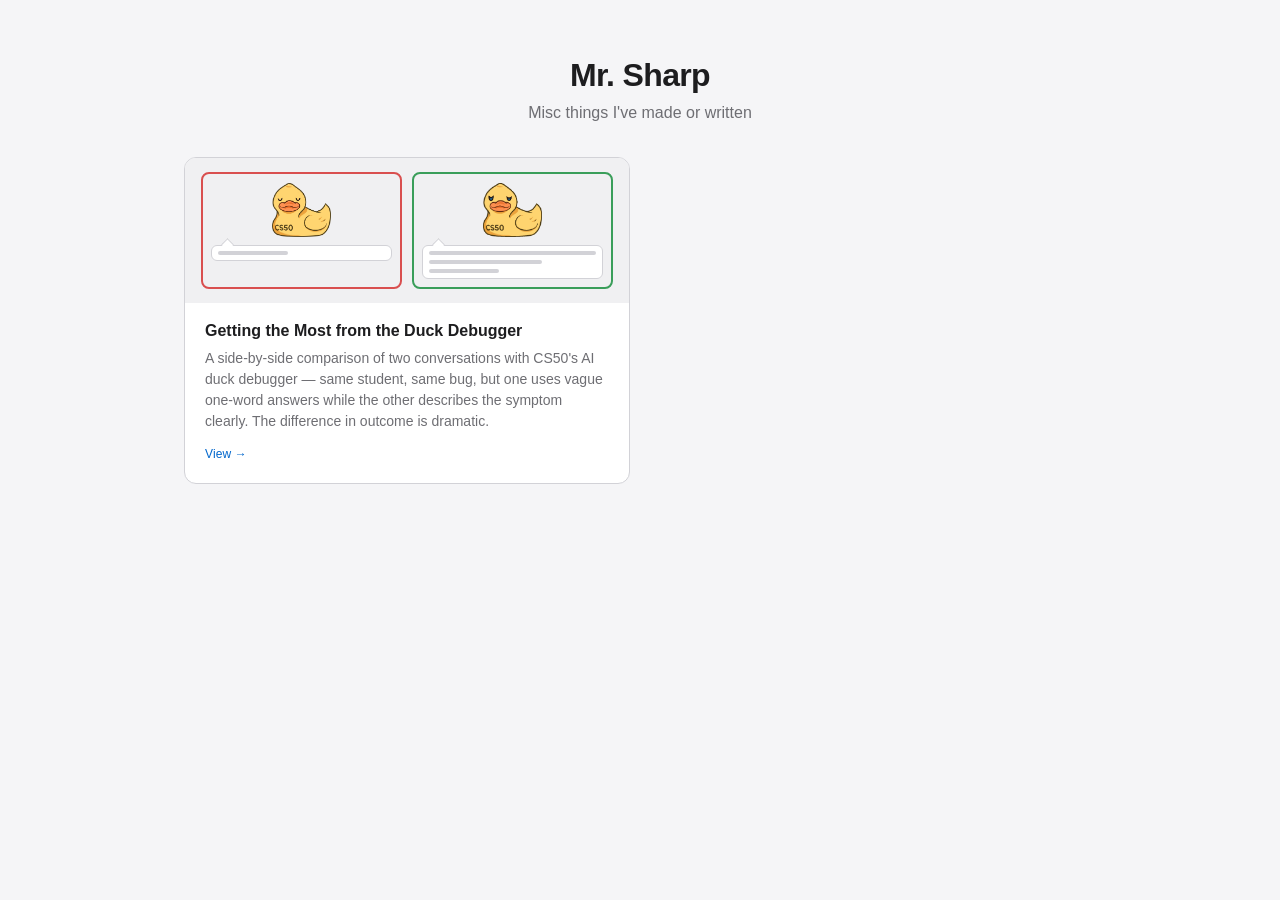
==== index.html @ c7ee319a "Initial commit Made-with: Cursor" ====
<!DOCTYPE html>
<html lang="en">
<head>
    <meta charset="UTF-8">
    <meta name="viewport" content="width=device-width, initial-scale=1.0">
    <title>Mr. Sharp</title>
    <link href="https://cdn.jsdelivr.net/npm/bootstrap@5.3.3/dist/css/bootstrap.min.css" rel="stylesheet">
    <style>
        :root {
            --bg: #f5f5f7;
            --card-bg: #ffffff;
            --border: #d2d2d7;
            --text: #1d1d1f;
            --subtext: #6e6e73;
            --link: #0066cc;
        }

        @media (prefers-color-scheme: dark) {
            :root {
                --bg: #1c1c1e;
                --card-bg: #2c2c2e;
                --border: #3a3a3c;
                --text: #f5f5f7;
                --subtext: #98989d;
                --link: #2997ff;
            }
        }

        * { box-sizing: border-box; }

        body {
            background-color: var(--bg);
            color: var(--text);
            font-family: -apple-system, BlinkMacSystemFont, "Segoe UI", sans-serif;
            margin: 0;
            padding: 0;
        }

        header {
            padding: 3.5rem 1.5rem 2rem;
            text-align: center;
        }

        header h1 {
            font-size: 2rem;
            font-weight: 700;
            margin-bottom: 0.4rem;
            letter-spacing: -0.02em;
        }

        header p {
            color: var(--subtext);
            font-size: 1rem;
            margin: 0;
        }

        .grid {
            display: grid;
            grid-template-columns: repeat(auto-fill, minmax(300px, 1fr));
            gap: 1.25rem;
            max-width: 960px;
            margin: 0 auto;
            padding: 0 1.5rem 4rem;
        }

        .card {
            background: var(--card-bg);
            border: 1px solid var(--border);
            border-radius: 12px;
            overflow: hidden;
            text-decoration: none;
            color: inherit;
            display: flex;
            flex-direction: column;
            transition: box-shadow 0.15s ease, transform 0.15s ease;
        }

        .card:hover {
            box-shadow: 0 8px 24px rgba(0, 0, 0, 0.12);
            transform: translateY(-2px);
            color: inherit;
        }

        .card-thumb {
            background: #f0f0f2;
            display: flex;
            align-items: center;
            justify-content: center;
            padding: 1.5rem;
            min-height: 140px;
        }

        @media (prefers-color-scheme: dark) {
            .card-thumb {
                background: #3a3a3c;
            }
        }

        .card-thumb img {
            max-height: 90px;
            max-width: 100%;
            object-fit: contain;
        }

        /* Duck debugger preview thumbnail */
        .duck-preview {
            padding: 0.875rem 1rem;
            gap: 0.625rem;
            align-items: stretch;
        }

        .duck-panel {
            flex: 1;
            display: flex;
            flex-direction: column;
            align-items: center;
            border-radius: 8px;
            padding: 0.6rem 0.5rem 0.5rem;
            gap: 0.5rem;
            min-width: 0;
        }

        .duck-panel-bad  { border: 2px solid #d94f4f; }
        .duck-panel-good { border: 2px solid #3a9e5a; }

        .duck-panel img {
            height: 54px;
            width: auto;
            max-width: 100%;
            object-fit: contain;
        }

        .duck-bubble {
            background: var(--card-bg);
            border: 1.5px solid var(--border);
            border-radius: 6px;
            padding: 0.3rem 0.4rem;
            width: 100%;
            display: flex;
            flex-direction: column;
            gap: 5px;
            position: relative;
        }

        .duck-bubble::before {
            content: '';
            position: absolute;
            top: -6px;
            left: 11px;
            width: 9px;
            height: 9px;
            background: var(--card-bg);
            border-top: 1.5px solid var(--border);
            border-left: 1.5px solid var(--border);
            transform: rotate(45deg);
        }

        .sq {
            display: block;
            height: 4px;
            border-radius: 2px;
            background: var(--border);
        }

        .sq-sm { width: 42%; }
        .sq-md { width: 68%; }
        .sq-lg { width: 100%; }

        .card-body {
            padding: 1.1rem 1.25rem 1.25rem;
            flex: 1;
            display: flex;
            flex-direction: column;
        }

        .card-title {
            font-size: 1rem;
            font-weight: 600;
            margin-bottom: 0.4rem;
            line-height: 1.3;
        }

        .card-desc {
            font-size: 0.875rem;
            color: var(--subtext);
            line-height: 1.5;
            flex: 1;
        }

        .card-tag {
            display: inline-block;
            margin-top: 0.85rem;
            font-size: 0.75rem;
            font-weight: 500;
            color: var(--link);
            letter-spacing: 0.01em;
        }
    </style>
</head>
<body>

    <header>
        <h1>Mr. Sharp</h1>
        <p>Misc things I've made or written</p>
    </header>

    <div class="grid">

        <a class="card" href="duck-debugger/index.html">
            <div class="card-thumb duck-preview">
                <div class="duck-panel duck-panel-bad">
                    <img src="duck-debugger/ddb50_sleeping.png" alt="Sleeping duck">
                    <div class="duck-bubble">
                        <span class="sq sq-sm"></span>
                    </div>
                </div>
                <div class="duck-panel duck-panel-good">
                    <img src="duck-debugger/ddb50.gif" alt="Duck debugger">
                    <div class="duck-bubble">
                        <span class="sq sq-lg"></span>
                        <span class="sq sq-md"></span>
                        <span class="sq sq-sm"></span>
                    </div>
                </div>
            </div>
            <div class="card-body">
                <div class="card-title">Getting the Most from the Duck Debugger</div>
                <div class="card-desc">
                    A side-by-side comparison of two conversations with CS50's AI duck debugger &mdash;
                    same student, same bug, but one uses vague one-word answers while the other
                    describes the symptom clearly. The difference in outcome is dramatic.
                </div>
                <span class="card-tag">View &rarr;</span>
            </div>
        </a>

        <!-- future cards go here -->

    </div>

</body>
</html>
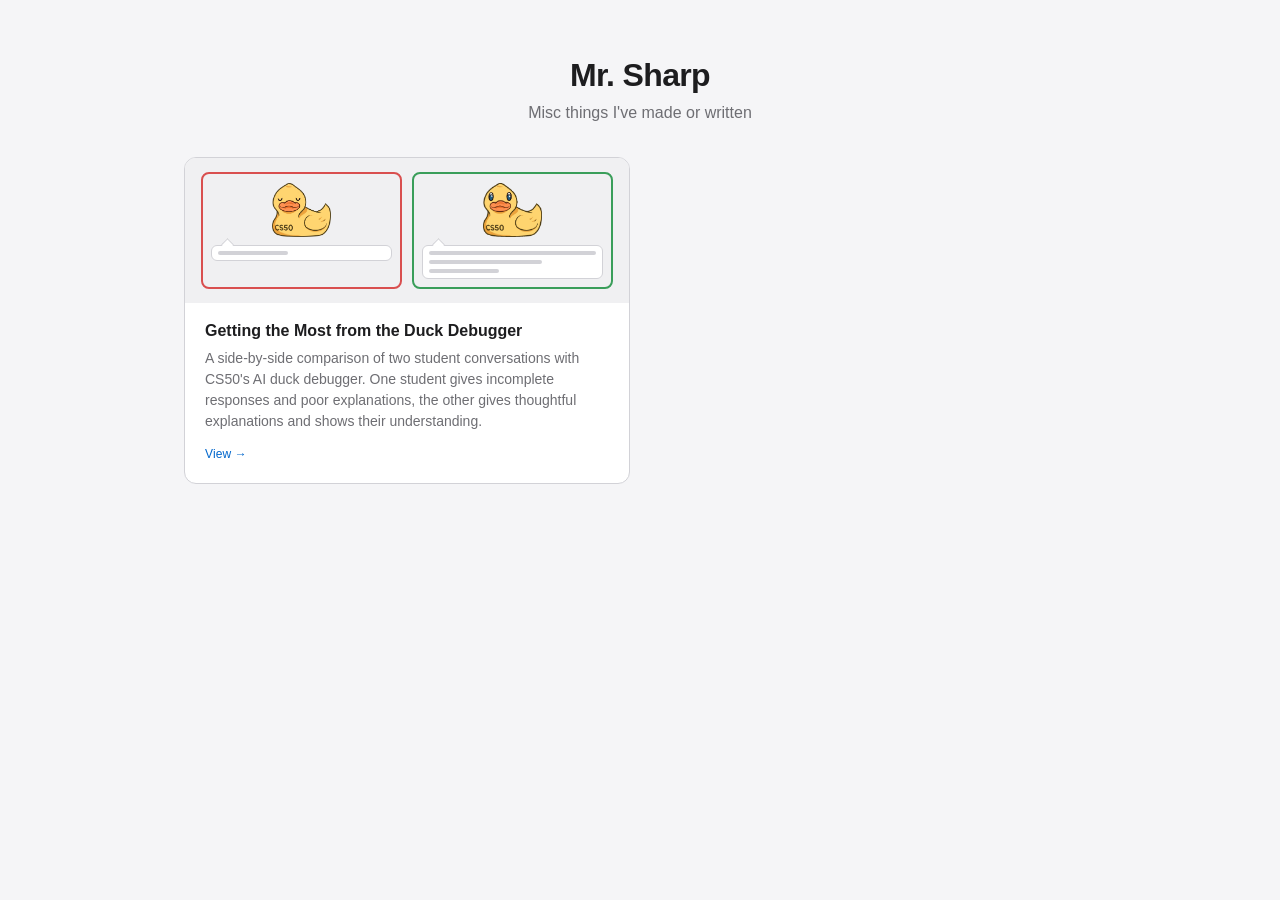
==== commit 0b8755a6: "improved wording" ====
--- a/index.html
+++ b/index.html
@@ -226,9 +226,9 @@
             <div class="card-body">
                 <div class="card-title">Getting the Most from the Duck Debugger</div>
                 <div class="card-desc">
-                    A side-by-side comparison of two conversations with CS50's AI duck debugger &mdash;
-                    same student, same bug, but one uses vague one-word answers while the other
-                    describes the symptom clearly. The difference in outcome is dramatic.
+                    A side-by-side comparison of two student conversations with CS50's AI duck debugger. 
+                    One student gives incomplete responses and poor explanations, the other gives thoughtful 
+                    explanations and shows their understanding.
                 </div>
                 <span class="card-tag">View &rarr;</span>
             </div>
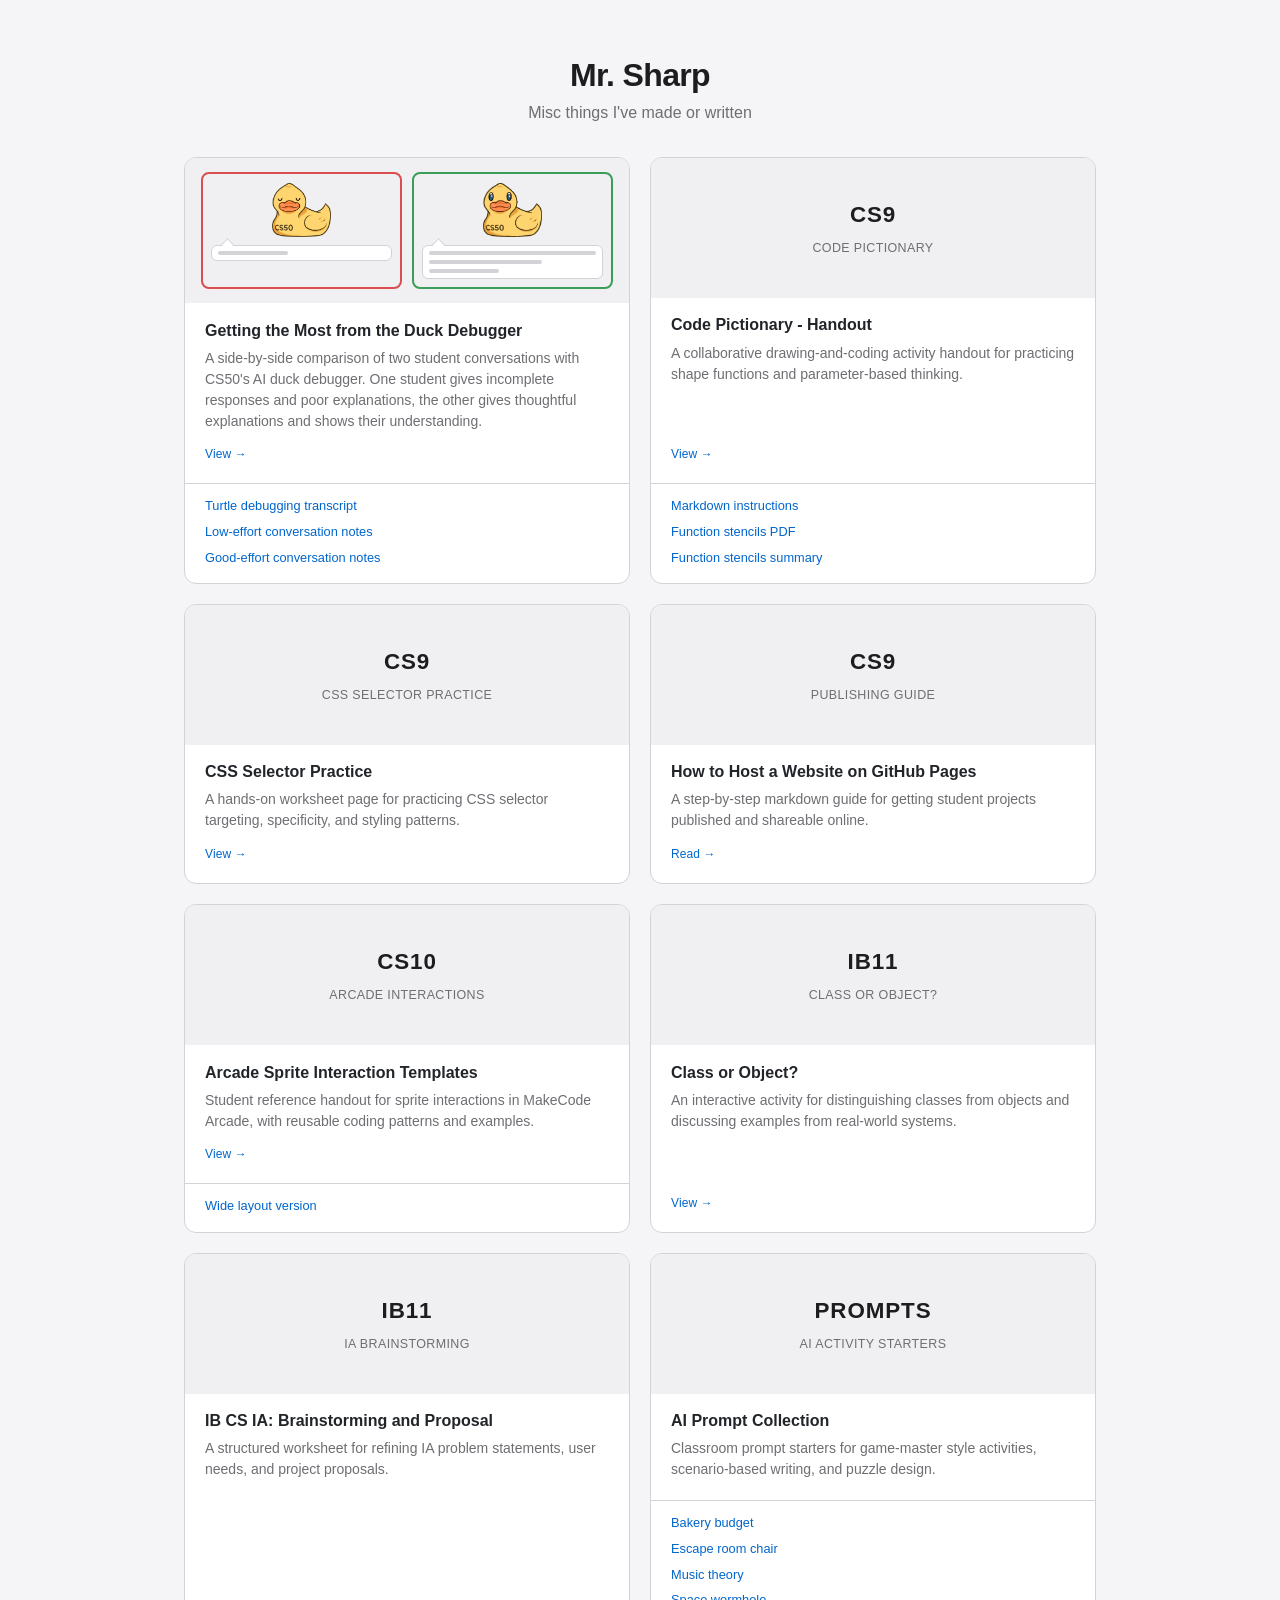
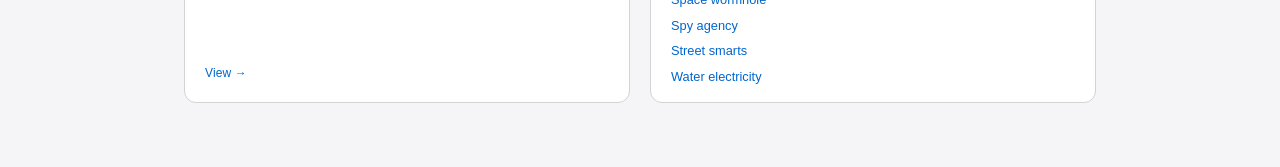
==== commit 67399563: "moved stuff and index now links to them" ====
--- a/index.html
+++ b/index.html
@@ -68,8 +68,6 @@
             border: 1px solid var(--border);
             border-radius: 12px;
             overflow: hidden;
-            text-decoration: none;
-            color: inherit;
             display: flex;
             flex-direction: column;
             transition: box-shadow 0.15s ease, transform 0.15s ease;
@@ -81,6 +79,14 @@
             color: inherit;
         }
 
+        .card-main {
+            display: flex;
+            flex-direction: column;
+            flex: 1;
+            color: inherit;
+            text-decoration: none;
+        }
+
         .card-thumb {
             background: #f0f0f2;
             display: flex;
@@ -88,6 +94,29 @@
             justify-content: center;
             padding: 1.5rem;
             min-height: 140px;
+        }
+
+        .card-thumb-label {
+            font-size: 1.4rem;
+            font-weight: 700;
+            letter-spacing: 0.04em;
+            color: var(--text);
+        }
+
+        .card-thumb-sub {
+            margin-top: 0.45rem;
+            font-size: 0.78rem;
+            letter-spacing: 0.03em;
+            text-transform: uppercase;
+            color: var(--subtext);
+        }
+
+        .card-thumb-stack {
+            display: flex;
+            flex-direction: column;
+            align-items: center;
+            justify-content: center;
+            text-align: center;
         }
 
         @media (prefers-color-scheme: dark) {
@@ -195,6 +224,28 @@
             color: var(--link);
             letter-spacing: 0.01em;
         }
+
+        .card-links {
+            list-style: none;
+            margin: 0;
+            padding: 0.75rem 1.25rem 1rem;
+            border-top: 1px solid var(--border);
+            font-size: 0.8rem;
+            color: var(--subtext);
+        }
+
+        .card-links li + li {
+            margin-top: 0.4rem;
+        }
+
+        .card-links a {
+            color: var(--link);
+            text-decoration: none;
+        }
+
+        .card-links a:hover {
+            text-decoration: underline;
+        }
     </style>
 </head>
 <body>
@@ -206,35 +257,185 @@
 
     <div class="grid">
 
-        <a class="card" href="duck-debugger/index.html">
-            <div class="card-thumb duck-preview">
-                <div class="duck-panel duck-panel-bad">
-                    <img src="duck-debugger/ddb50_sleeping.png" alt="Sleeping duck">
-                    <div class="duck-bubble">
-                        <span class="sq sq-sm"></span>
-                    </div>
-                </div>
-                <div class="duck-panel duck-panel-good">
-                    <img src="duck-debugger/ddb50.gif" alt="Duck debugger">
-                    <div class="duck-bubble">
-                        <span class="sq sq-lg"></span>
-                        <span class="sq sq-md"></span>
-                        <span class="sq sq-sm"></span>
-                    </div>
+        <div class="card">
+            <a class="card-main" href="duck-debugger/index.html">
+                <div class="card-thumb duck-preview">
+                    <div class="duck-panel duck-panel-bad">
+                        <img src="duck-debugger/ddb50_sleeping.png" alt="Sleeping duck">
+                        <div class="duck-bubble">
+                            <span class="sq sq-sm"></span>
+                        </div>
+                    </div>
+                    <div class="duck-panel duck-panel-good">
+                        <img src="duck-debugger/ddb50.gif" alt="Duck debugger">
+                        <div class="duck-bubble">
+                            <span class="sq sq-lg"></span>
+                            <span class="sq sq-md"></span>
+                            <span class="sq sq-sm"></span>
+                        </div>
+                    </div>
+                </div>
+                <div class="card-body">
+                    <div class="card-title">Getting the Most from the Duck Debugger</div>
+                    <div class="card-desc">
+                        A side-by-side comparison of two student conversations with CS50's AI duck debugger.
+                        One student gives incomplete responses and poor explanations, the other gives thoughtful
+                        explanations and shows their understanding.
+                    </div>
+                    <span class="card-tag">View &rarr;</span>
+                </div>
+            </a>
+            <ul class="card-links">
+                <li><a href="https://github.com/mrsharp-milken/misc-publishing/blob/main/duck-debugger/turtle-markdown.md">Turtle debugging transcript</a></li>
+                <li><a href="https://github.com/mrsharp-milken/misc-publishing/blob/main/duck-debugger/duck-debugger-low-effort-convo.md">Low-effort conversation notes</a></li>
+                <li><a href="https://github.com/mrsharp-milken/misc-publishing/blob/main/duck-debugger/duck-debugger-good-effort-convo.md">Good-effort conversation notes</a></li>
+            </ul>
+        </div>
+
+        <div class="card">
+            <a class="card-main" href="cs9/code-pictionary-handout.html">
+                <div class="card-thumb">
+                    <div class="card-thumb-stack">
+                        <div class="card-thumb-label">CS9</div>
+                        <div class="card-thumb-sub">Code Pictionary</div>
+                    </div>
+                </div>
+                <div class="card-body">
+                    <div class="card-title">Code Pictionary - Handout</div>
+                    <div class="card-desc">
+                        A collaborative drawing-and-coding activity handout for practicing shape functions and
+                        parameter-based thinking.
+                    </div>
+                    <span class="card-tag">View &rarr;</span>
+                </div>
+            </a>
+            <ul class="card-links">
+                <li><a href="https://github.com/mrsharp-milken/misc-publishing/blob/main/cs9/code-pictionary-handout.md">Markdown instructions</a></li>
+                <li><a href="cs9/Function%20Stencils.pdf">Function stencils PDF</a></li>
+                <li><a href="https://github.com/mrsharp-milken/misc-publishing/blob/main/cs9/Function%20Stencils%20Summary.md">Function stencils summary</a></li>
+            </ul>
+        </div>
+
+        <div class="card">
+            <a class="card-main" href="cs9/css-practice.html">
+                <div class="card-thumb">
+                    <div class="card-thumb-stack">
+                        <div class="card-thumb-label">CS9</div>
+                        <div class="card-thumb-sub">CSS Selector Practice</div>
+                    </div>
+                </div>
+                <div class="card-body">
+                    <div class="card-title">CSS Selector Practice</div>
+                    <div class="card-desc">
+                        A hands-on worksheet page for practicing CSS selector targeting, specificity, and styling
+                        patterns.
+                    </div>
+                    <span class="card-tag">View &rarr;</span>
+                </div>
+            </a>
+        </div>
+
+        <div class="card">
+            <a class="card-main" href="https://github.com/mrsharp-milken/misc-publishing/blob/main/cs9/github-pages-how-to.md">
+                <div class="card-thumb">
+                    <div class="card-thumb-stack">
+                        <div class="card-thumb-label">CS9</div>
+                        <div class="card-thumb-sub">Publishing Guide</div>
+                    </div>
+                </div>
+                <div class="card-body">
+                    <div class="card-title">How to Host a Website on GitHub Pages</div>
+                    <div class="card-desc">
+                        A step-by-step markdown guide for getting student projects published and shareable online.
+                    </div>
+                    <span class="card-tag">Read &rarr;</span>
+                </div>
+            </a>
+        </div>
+
+        <div class="card">
+            <a class="card-main" href="cs10/arcade_interaction_handout.html">
+                <div class="card-thumb">
+                    <div class="card-thumb-stack">
+                        <div class="card-thumb-label">CS10</div>
+                        <div class="card-thumb-sub">Arcade Interactions</div>
+                    </div>
+                </div>
+                <div class="card-body">
+                    <div class="card-title">Arcade Sprite Interaction Templates</div>
+                    <div class="card-desc">
+                        Student reference handout for sprite interactions in MakeCode Arcade, with reusable coding
+                        patterns and examples.
+                    </div>
+                    <span class="card-tag">View &rarr;</span>
+                </div>
+            </a>
+            <ul class="card-links">
+                <li><a href="cs10/arcade_interaction_handout-WIDE.html">Wide layout version</a></li>
+            </ul>
+        </div>
+
+        <div class="card">
+            <a class="card-main" href="ib11/class-or-object.html">
+                <div class="card-thumb">
+                    <div class="card-thumb-stack">
+                        <div class="card-thumb-label">IB11</div>
+                        <div class="card-thumb-sub">Class or Object?</div>
+                    </div>
+                </div>
+                <div class="card-body">
+                    <div class="card-title">Class or Object?</div>
+                    <div class="card-desc">
+                        An interactive activity for distinguishing classes from objects and discussing examples from
+                        real-world systems.
+                    </div>
+                    <span class="card-tag">View &rarr;</span>
+                </div>
+            </a>
+        </div>
+
+        <div class="card">
+            <a class="card-main" href="ib11/ia_brainstorm_proposal.html">
+                <div class="card-thumb">
+                    <div class="card-thumb-stack">
+                        <div class="card-thumb-label">IB11</div>
+                        <div class="card-thumb-sub">IA Brainstorming</div>
+                    </div>
+                </div>
+                <div class="card-body">
+                    <div class="card-title">IB CS IA: Brainstorming and Proposal</div>
+                    <div class="card-desc">
+                        A structured worksheet for refining IA problem statements, user needs, and project proposals.
+                    </div>
+                    <span class="card-tag">View &rarr;</span>
+                </div>
+            </a>
+        </div>
+
+        <div class="card">
+            <div class="card-thumb">
+                <div class="card-thumb-stack">
+                    <div class="card-thumb-label">PROMPTS</div>
+                    <div class="card-thumb-sub">AI Activity Starters</div>
                 </div>
             </div>
             <div class="card-body">
-                <div class="card-title">Getting the Most from the Duck Debugger</div>
+                <div class="card-title">AI Prompt Collection</div>
                 <div class="card-desc">
-                    A side-by-side comparison of two student conversations with CS50's AI duck debugger. 
-                    One student gives incomplete responses and poor explanations, the other gives thoughtful 
-                    explanations and shows their understanding.
-                </div>
-                <span class="card-tag">View &rarr;</span>
+                    Classroom prompt starters for game-master style activities, scenario-based writing, and puzzle
+                    design.
+                </div>
             </div>
-        </a>
-
-        <!-- future cards go here -->
+            <ul class="card-links">
+                <li><a href="https://github.com/mrsharp-milken/misc-publishing/blob/main/prompts/bakery-budget.md">Bakery budget</a></li>
+                <li><a href="https://github.com/mrsharp-milken/misc-publishing/blob/main/prompts/escape-room-chair.md">Escape room chair</a></li>
+                <li><a href="https://github.com/mrsharp-milken/misc-publishing/blob/main/prompts/music-theory.md">Music theory</a></li>
+                <li><a href="https://github.com/mrsharp-milken/misc-publishing/blob/main/prompts/space-wormhole.md">Space wormhole</a></li>
+                <li><a href="https://github.com/mrsharp-milken/misc-publishing/blob/main/prompts/spy-agency.md">Spy agency</a></li>
+                <li><a href="https://github.com/mrsharp-milken/misc-publishing/blob/main/prompts/street-smarts.md">Street smarts</a></li>
+                <li><a href="https://github.com/mrsharp-milken/misc-publishing/blob/main/prompts/water-electricity.md">Water electricity</a></li>
+            </ul>
+        </div>
 
     </div>
 
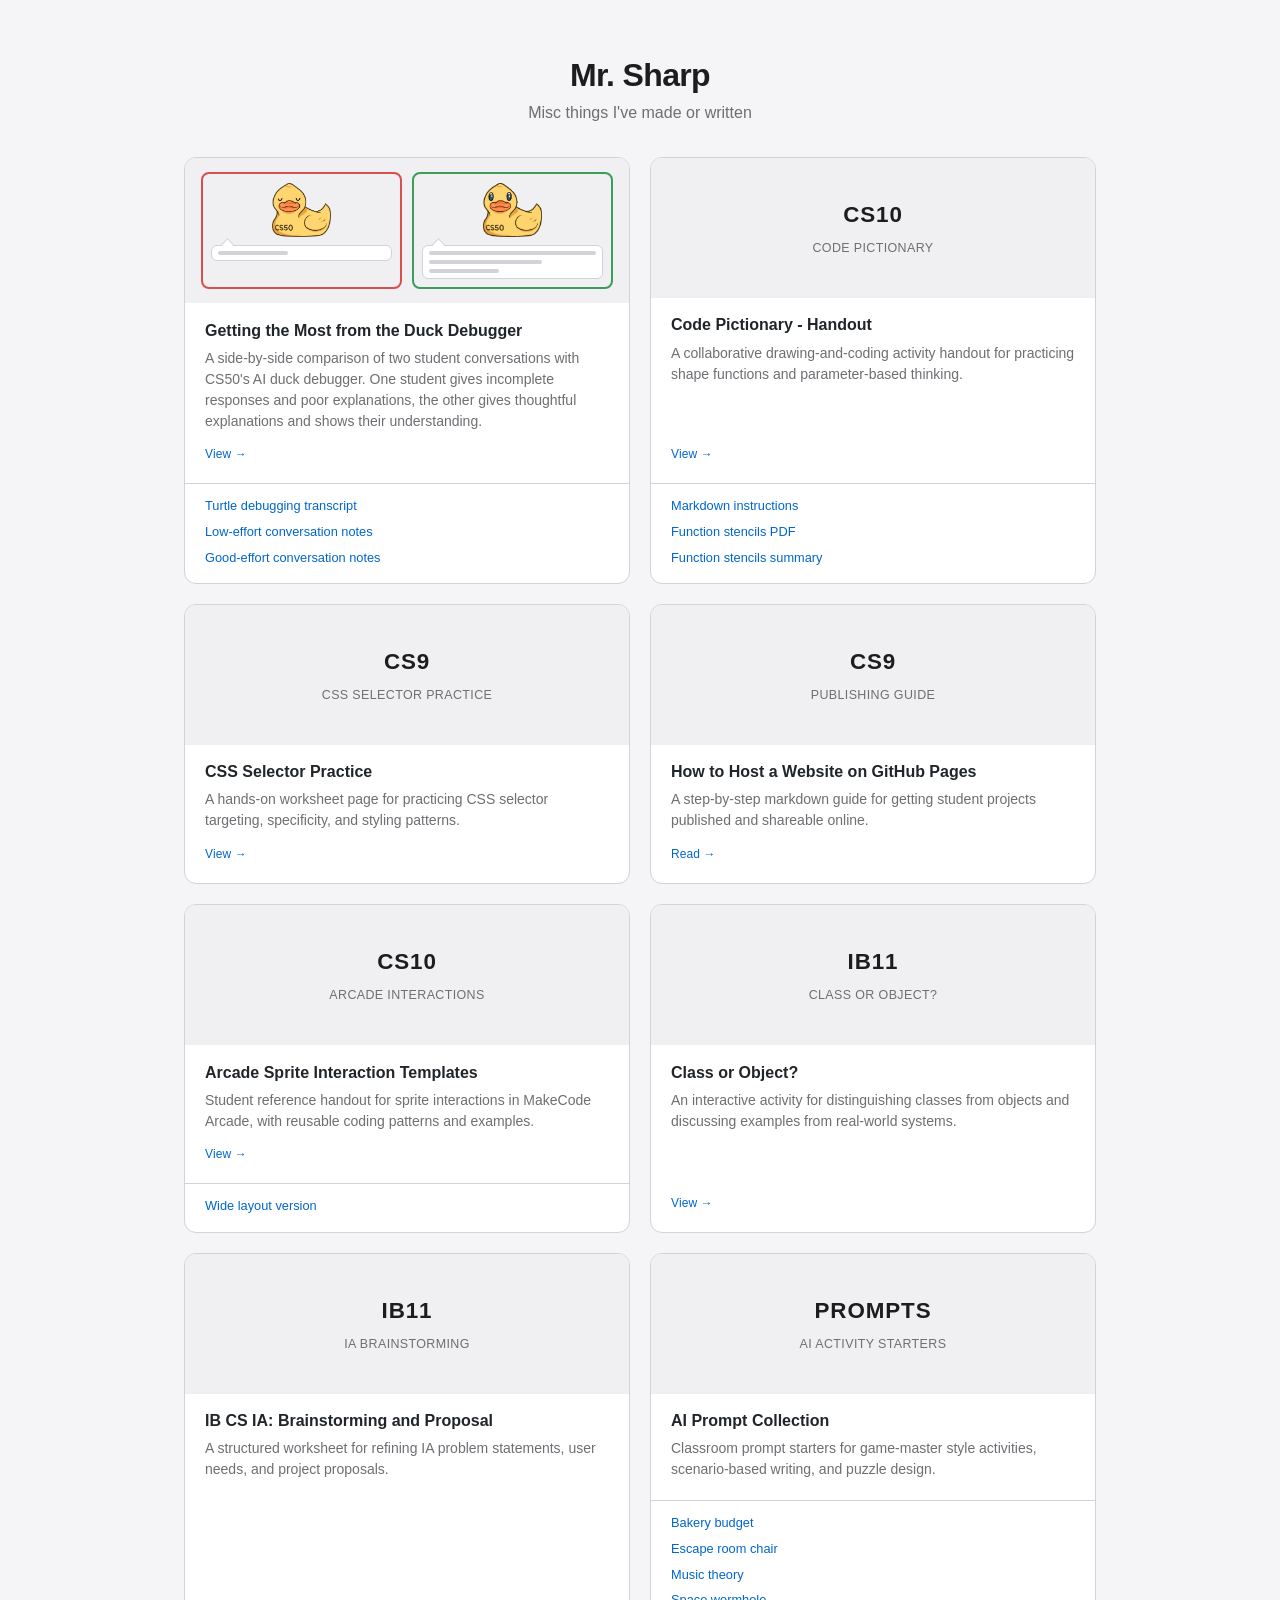
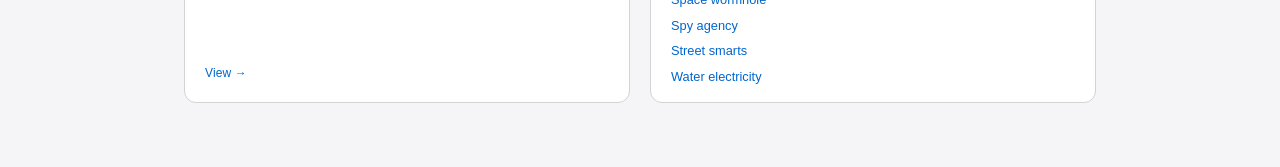
==== commit 52c4e20f: "moved pictionary to cs10, updated links" ====
--- a/index.html
+++ b/index.html
@@ -293,10 +293,10 @@
         </div>
 
         <div class="card">
-            <a class="card-main" href="cs9/code-pictionary-handout.html">
-                <div class="card-thumb">
-                    <div class="card-thumb-stack">
-                        <div class="card-thumb-label">CS9</div>
+            <a class="card-main" href="cs10/code-pictionary-handout.html">
+                <div class="card-thumb">
+                    <div class="card-thumb-stack">
+                        <div class="card-thumb-label">CS10</div>
                         <div class="card-thumb-sub">Code Pictionary</div>
                     </div>
                 </div>
@@ -310,9 +310,9 @@
                 </div>
             </a>
             <ul class="card-links">
-                <li><a href="https://github.com/mrsharp-milken/misc-publishing/blob/main/cs9/code-pictionary-handout.md">Markdown instructions</a></li>
-                <li><a href="cs9/Function%20Stencils.pdf">Function stencils PDF</a></li>
-                <li><a href="https://github.com/mrsharp-milken/misc-publishing/blob/main/cs9/Function%20Stencils%20Summary.md">Function stencils summary</a></li>
+                <li><a href="https://github.com/mrsharp-milken/misc-publishing/blob/main/cs10/code-pictionary-handout.md">Markdown instructions</a></li>
+                <li><a href="cs10/Function%20Stencils.pdf">Function stencils PDF</a></li>
+                <li><a href="https://github.com/mrsharp-milken/misc-publishing/blob/main/cs10/Function%20Stencils%20Summary.md">Function stencils summary</a></li>
             </ul>
         </div>
 
